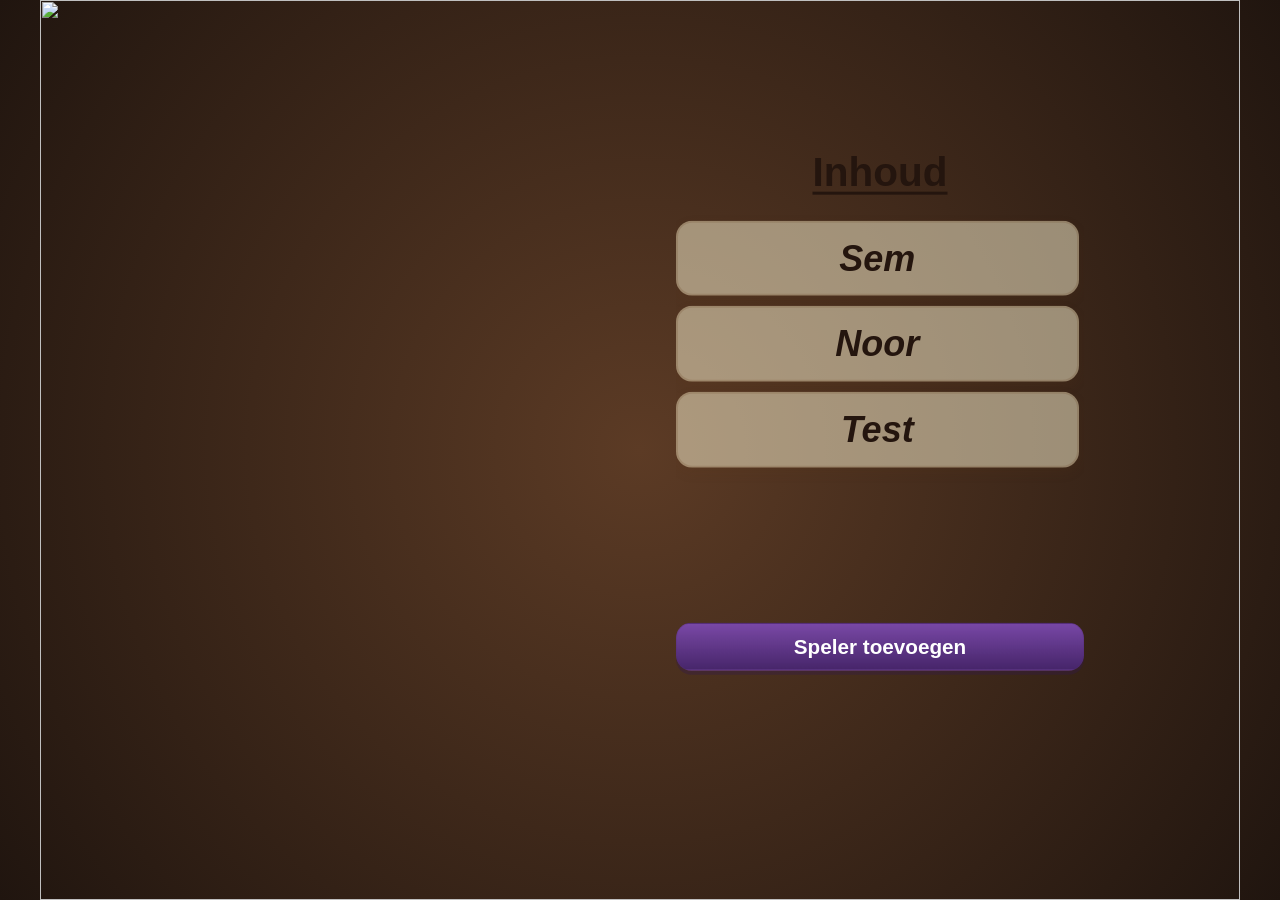
==== src/index.html @ 1ffac6af "Add files via upload" ====
<!doctype html>
<html lang="nl">
<head>
  <meta charset="utf-8">
  <meta name="viewport" content="width=device-width, initial-scale=1, viewport-fit=cover">
  <title>Lettermaatje</title>
  <link rel="stylesheet" href="./styles.css">
</head>
<body>
  <main id="app" class="app" data-state="home">
    <div class="game-viewport">
      <div class="book-stage">
        <img class="book-bg" src="../assets/boekstill.jpg?v=20260608-1" alt="" draggable="false" oncontextmenu="return false">

        <section id="homeScreen" class="screen home-screen">
          <div id="indexListView" class="student-index-panel index-view">
            <h1 class="index-title">Inhoud</h1>
            <div id="studentIndex" class="student-index"></div>
            <button id="addPlayerButton" class="index-action-button">Speler toevoegen</button>
          </div>

          <button id="closePlayerPanelButton" class="close-player-button hidden" aria-label="Terug naar index">&times;</button>
          <div id="playerPanel" class="player-panel index-view hidden"></div>
          <div id="homeMagicLayer" class="home-magic-layer" aria-hidden="true"></div>
        </section>

        <section id="readingScreen" class="screen reading-screen hidden">
          <button id="readingCloseButton" class="reading-close-button reading-close-hidden" aria-label="Terug naar index">&times;</button>

          <div id="pageContentLayer" class="word-page page-content-layer">
            <div class="image-area">
              <img id="wordImage" class="word-image hidden" alt="" draggable="false" oncontextmenu="return false">
            </div>
            <div class="word-area">
              <div id="wordText" class="word-text"></div>
            </div>
            <div id="magicLayer" class="magic-layer" aria-hidden="true"></div>
          </div>

          <button id="wordReadButton" class="read-button" aria-label="Woord gelezen"></button>
        </section>

        <div id="pageTurnLayer" class="page-turn-layer hidden" aria-hidden="true">
          <video
            id="pageTurnVideo"
            src="../assets/boekanimatie.mp4"
            muted
            playsinline
            preload="auto"
            controlslist="nodownload nofullscreen noremoteplayback"
            disablepictureinpicture
            disableremoteplayback
            draggable="false"
            x-webkit-airplay="deny"
            oncontextmenu="return false"
          ></video>
        </div>

        <button id="bottleHomeHotspot" class="bottle-home-hotspot hidden" aria-label="Terug naar namen"></button>
      </div>
    </div>
  </main>

  <script src="./data/students.js?v=20260608-2"></script>
  <script src="./data/words.js?v=20260608-2"></script>
  <script src="./app.js?v=20260608-2"></script>
</body>
</html>
---- src/styles.css ----
:root {
  --purple: #6d35ad;
  --purple-dark: #40206f;
  --paper-ink: #24150e;
  --scene-shift-y: -1.4815%;
}

* { box-sizing: border-box; }

html,
body {
  width: 100%;
  height: 100%;
  margin: 0;
}

body {
  overflow: hidden;
  background: #20150f;
  font-family: Futura, "Futura PT", "Trebuchet MS", Arial, sans-serif;
}

button {
  font: inherit;
  cursor: pointer;
}

button:disabled { cursor: default; }

img,
video {
  -webkit-user-drag: none;
  user-select: none;
  -webkit-user-select: none;
  -webkit-touch-callout: none;
}

img,
video,
.page-turn-layer {
  pointer-events: none;
}

.app,
.game-viewport {
  position: fixed;
  inset: 0;
}

.game-viewport {
  display: flex;
  align-items: center;
  justify-content: center;
  padding: env(safe-area-inset-top) env(safe-area-inset-right) env(safe-area-inset-bottom) env(safe-area-inset-left);
  background: radial-gradient(circle, #5c3b25, #20150f);
}

.book-stage {
  position: relative;
  width: min(100vw, calc(100vh * 4 / 3));
  max-width: 100%;
  max-height: 100%;
  aspect-ratio: 4 / 3;
  overflow: hidden;
}

.book-bg {
  position: absolute;
  inset: 0;
  z-index: 0;
  width: 100%;
  height: 100%;
  display: block;
  object-fit: contain;
}

.screen {
  position: absolute;
  inset: 0;
  z-index: 1;
  transform: translateY(var(--scene-shift-y));
}

.reading-screen {
  z-index: 2;
}

.hidden { display: none !important; }

.student-index-panel {
  position: absolute;
  top: 18%;
  left: 53%;
  width: 34%;
  height: 58%;
  display: flex;
  flex-direction: column;
  justify-content: center;
  min-height: 0;
}

.index-title {
  margin: 0 0 min(1.5vw, 2vh);
  color: var(--paper-ink);
  font-size: min(3.4vw, 4.5vh);
  font-weight: 800;
  text-align: center;
  text-decoration: underline;
  text-decoration-thickness: .07em;
  text-underline-offset: .16em;
}

.student-index {
  display: grid;
  align-content: start;
  gap: min(.8vw, 1.1vh);
  flex: 1 1 auto;
  min-height: 0;
  overflow-y: auto;
  overflow-x: hidden;
  scrollbar-width: thin;
  scrollbar-color: rgba(112, 69, 35, .58) rgba(150, 104, 51, .08);
  padding: min(.55vw, .75vh) min(.45vw, .6vh) min(.7vw, .95vh) 0;
  scroll-padding-block: min(.55vw, .75vh);
}

.student-index::-webkit-scrollbar {
  width: min(.55vw, .72vh);
  height: 0;
}

.student-index::-webkit-scrollbar-track {
  border-radius: 999px;
  background: rgba(150, 104, 51, .08);
}

.student-index::-webkit-scrollbar-thumb {
  border-radius: 999px;
  background: linear-gradient(rgba(154, 105, 59, .52), rgba(91, 54, 28, .68));
  box-shadow: inset 0 0 0 1px rgba(255, 244, 210, .24);
}

.student-button {
  border: 2px solid rgba(103, 64, 30, .18);
  border-radius: min(1.4vw, 1.8vh);
  padding: min(1.25vw, 1.65vh) min(1.6vw, 2.1vh);
  color: var(--paper-ink);
  background: rgba(255, 248, 214, .5);
  box-shadow: 0 5px 12px rgba(92, 52, 21, .13);
  font-size: min(3vw, 4vh);
  font-weight: 700;
  font-style: italic;
  transition: transform .2s ease, background .2s ease;
}

.student-button:hover:not(:disabled),
.student-button:focus-visible {
  transform: scale(1.025);
  background: rgba(255, 250, 225, .78);
}

.index-action-button,
.player-action-button {
  border: 1px solid rgba(83, 43, 116, .28);
  border-radius: min(1.3vw, 1.7vh);
  padding: min(.9vw, 1.2vh) min(1.5vw, 2vh);
  color: white;
  background: linear-gradient(rgba(126, 75, 181, .9), rgba(71, 37, 111, .94));
  box-shadow: 0 4px 0 rgba(49, 24, 76, .35);
  font-size: min(1.7vw, 2.3vh);
  font-weight: 700;
}

.index-action-button {
  margin-top: min(1.2vw, 1.6vh);
}

.index-view {
  opacity: 1;
  transform: scale(1);
}

.index-view.ui-dissolve {
  animation: uiDissolve .55s ease-in both;
}

.index-view.ui-fade-in {
  animation: uiFadeIn .55s ease-out both;
}

.home-magic-layer {
  position: absolute;
  inset: 0;
  z-index: 8;
  overflow: hidden;
  pointer-events: none;
}

.close-player-button {
  position: absolute;
  z-index: 10;
  top: 10.5%;
  left: 15%;
  width: min(3.5vw, 4.7vh);
  height: min(3.5vw, 4.7vh);
  border: 1px solid rgba(100, 68, 38, .22);
  border-radius: min(.8vw, 1vh);
  padding: 0;
  color: rgba(73, 47, 27, .75);
  background: rgba(255, 248, 218, .55);
  font-size: min(2.2vw, 3vh);
  line-height: 1;
  box-shadow: 0 3px 8px rgba(76, 45, 20, .12);
}

.reading-close-button {
  position: absolute;
  z-index: 12;
  top: 10.5%;
  left: 15%;
  width: min(3.5vw, 4.7vh);
  height: min(3.5vw, 4.7vh);
  border: 1px solid rgba(100, 68, 38, .13);
  border-radius: min(.8vw, 1vh);
  padding: 0;
  color: rgba(73, 47, 27, .48);
  background: rgba(255, 248, 218, .34);
  box-shadow: 0 3px 8px rgba(76, 45, 20, .07);
  font-size: min(2.2vw, 3vh);
  line-height: 1;
  opacity: 1;
  transform: scale(1);
  transition: opacity .25s ease, transform .25s ease;
}

.reading-close-hidden {
  opacity: 0;
  transform: scale(.92);
  pointer-events: none;
}

.player-panel {
  position: absolute;
  top: 50%;
  left: 54%;
  width: 32%;
  max-height: 68%;
  display: flex;
  flex-direction: column;
  align-items: stretch;
  justify-content: center;
  gap: min(1vw, 1.3vh);
  color: var(--paper-ink);
  overflow: hidden;
  transform: translateY(-50%);
}

.player-panel.ui-dissolve {
  animation: centeredUiDissolve .55s ease-in both;
}

.player-panel.ui-fade-in {
  animation: centeredUiFadeIn .55s ease-out both;
}

.player-title {
  margin: 0 0 min(.5vw, .7vh);
  font-size: min(3vw, 4vh);
  text-align: center;
}

.player-name-input {
  width: 100%;
  border: 2px solid rgba(107, 69, 30, .22);
  border-radius: min(1vw, 1.3vh);
  padding: min(.8vw, 1.1vh) min(1vw, 1.4vh);
  color: var(--paper-ink);
  background: rgba(255, 250, 226, .72);
  font: inherit;
  font-size: min(1.8vw, 2.4vh);
  outline-color: rgba(109, 53, 173, .4);
}

.letter-grid {
  display: grid;
  grid-template-columns: repeat(7, 1fr);
  gap: min(.38vw, .5vh);
  overflow: hidden;
}

.letter-choice {
  position: relative;
  display: flex;
  align-items: center;
  justify-content: center;
  aspect-ratio: 1;
  border: 1px solid rgba(104, 68, 32, .2);
  border-radius: min(.6vw, .8vh);
  color: var(--paper-ink);
  background: rgba(255, 249, 220, .5);
  font-size: min(1.4vw, 1.85vh);
  font-weight: 800;
  cursor: pointer;
  user-select: none;
}

.letter-choice:has(input:checked) {
  color: white;
  background: rgba(109, 53, 173, .8);
  box-shadow: 0 0 min(.8vw, 1vh) rgba(255, 219, 100, .55);
}

.letter-choice input {
  position: absolute;
  opacity: 0;
  pointer-events: none;
}

.player-message {
  min-height: 1.2em;
  margin: 0;
  color: #754a21;
  font-size: min(1.3vw, 1.75vh);
  text-align: center;
}

.player-delete-button {
  border-color: rgba(111, 66, 37, .2);
  color: rgba(77, 43, 25, .78);
  background: rgba(255, 244, 216, .45);
  box-shadow: 0 2px 0 rgba(76, 45, 20, .16);
}

.word-page {
  position: absolute;
  top: 16%;
  left: 51%;
  width: 38%;
  height: 62%;
  display: grid;
  grid-template-rows: 58% 42%;
  align-items: center;
  justify-items: center;
}

.page-content-layer {
  z-index: 3;
}

.word-text.content-magic-dissolve {
  animation: contentMagicDissolve .45s ease-in both;
}

.word-image.content-magic-dissolve {
  animation: imageContentMagicDissolve .45s ease-in both;
}

.magic-layer {
  position: absolute;
  inset: 0;
  z-index: 7;
  overflow: visible;
  pointer-events: none;
}

.sparkle {
  position: absolute;
  width: var(--sparkle-size);
  height: var(--sparkle-size);
  border-radius: 50%;
  background: var(--sparkle-color);
  box-shadow:
    0 0 calc(var(--sparkle-size) * 1.6) var(--sparkle-color),
    0 0 calc(var(--sparkle-size) * 3) rgba(255, 221, 125, .72);
  opacity: 0;
  pointer-events: none;
  animation: sparkleDrift var(--sparkle-duration) ease-out forwards;
}

.sparkle.star {
  border-radius: 0;
  clip-path: polygon(50% 0, 61% 38%, 100% 50%, 61% 62%, 50% 100%, 39% 62%, 0 50%, 39% 38%);
}

.soft-glow {
  filter: drop-shadow(0 0 min(2.5vw, 3.3vh) rgba(255, 215, 110, .88)) drop-shadow(0 0 min(1.5vw, 2vh) rgba(255, 186, 220, .55));
}

.image-area {
  position: relative;
  align-self: end;
  width: 82%;
  height: 92%;
  display: flex;
  align-items: center;
  justify-content: center;
}

.word-text {
  position: relative;
  z-index: 1;
  color: var(--paper-ink);
  font-size: min(9vw, 12vh);
  font-weight: 800;
  letter-spacing: .035em;
  line-height: 1;
  text-align: center;
}

.word-area {
  position: relative;
  align-self: start;
  width: 100%;
  min-height: 62%;
  padding-top: 4%;
  display: flex;
  align-items: flex-start;
  justify-content: center;
}

.word-visible { opacity: 1; }

.word-fade-in {
  animation: wordMagicIn .8s ease-out both;
}

.word-magic-out {
  animation: wordMagicOut .8s ease-in both;
}

.word-image {
  position: relative;
  z-index: 3;
  width: 80%;
  height: 88%;
  opacity: .6;
  object-fit: contain;
  filter: drop-shadow(0 0 min(1.8vw, 2.4vh) rgba(255, 214, 91, .55)) drop-shadow(0 8px 12px rgba(77, 37, 9, .2));
}

.image-magic-in {
  animation: imageMagicIn .9s cubic-bezier(.2, .75, .25, 1) both;
}

.image-magic-out {
  animation: imageMagicOut .8s ease-in both;
}

.read-button {
  position: absolute;
  z-index: 5;
  left: 50%;
  bottom: .35%;
  width: 30%;
  aspect-ratio: 1980 / 310;
  border: 0;
  padding: 0;
  overflow: visible;
  background: transparent url("../assets/verderknop.png?v=20260608-2") center / contain no-repeat;
  filter:
    drop-shadow(0 0 .8px rgba(255, 208, 67, .9))
    drop-shadow(0 0 2px rgba(255, 181, 30, .38))
    drop-shadow(0 5px 4px rgba(55, 27, 12, .28));
  opacity: .84;
  transform: translateX(-50%) scale(1);
  transition: opacity .25s ease, transform .25s ease, filter .25s ease;
}

.button-sparkle {
  position: absolute;
  z-index: 1;
  width: var(--button-sparkle-size);
  height: var(--button-sparkle-size);
  background: rgba(255, 239, 161, .96);
  clip-path: polygon(50% 0, 61% 37%, 100% 50%, 61% 63%, 50% 100%, 39% 63%, 0 50%, 39% 37%);
  filter:
    drop-shadow(0 0 3px rgba(255, 247, 198, .9))
    drop-shadow(0 0 6px rgba(255, 206, 65, .7));
  opacity: 0;
  pointer-events: none;
  animation: buttonSparkleFade var(--button-sparkle-duration) ease-out var(--button-sparkle-delay) forwards;
}

.read-button:hover:not(:disabled),
.read-button:focus-visible:not(:disabled) {
  opacity: 1;
  filter:
    drop-shadow(0 0 1px rgba(255, 218, 88, 1))
    drop-shadow(0 0 3px rgba(255, 188, 36, .52))
    drop-shadow(0 6px 5px rgba(55, 27, 12, .34));
  transform: translateX(-50%) scale(1.025);
}

.read-button-hidden {
  opacity: 0;
  transform: translateX(-50%) scale(.96);
  pointer-events: none;
}

.read-button-appear {
  animation: readButtonAppear .7s ease-out both;
}

.interaction-locked { pointer-events: none; }

.bottle-home-hotspot {
  position: absolute;
  z-index: 30;
  top: calc(25% + var(--scene-shift-y));
  right: 1.5%;
  width: 10.5%;
  height: 28%;
  border: 0;
  padding: 0;
  background: transparent;
  opacity: 0;
  pointer-events: auto;
  touch-action: manipulation;
}

.page-turn-layer {
  position: absolute;
  inset: 0;
  z-index: 1;
  overflow: hidden;
  background: transparent;
  pointer-events: all;
}

.page-turn-layer video {
  width: 100%;
  height: 100%;
  display: block;
  object-fit: contain;
  transform: translateY(var(--scene-shift-y));
  pointer-events: none;
  user-select: none;
  -webkit-user-select: none;
  -webkit-touch-callout: none;
}

@keyframes imageMagicIn {
  from { opacity: 0; transform: translateY(8px) scale(.88); }
  70% { opacity: .6; transform: translateY(-2px) scale(1.02); }
  to { opacity: .6; transform: translateY(0) scale(1); }
}

@keyframes imageMagicOut {
  from { opacity: .6; transform: scale(1); }
  to { opacity: 0; transform: translateY(-2%) scale(.94); }
}

@keyframes wordMagicIn {
  from { opacity: 0; transform: scale(.96); text-shadow: 0 0 16px rgba(255, 213, 98, .7); }
  to { opacity: 1; transform: scale(1); text-shadow: none; }
}

@keyframes wordMagicOut {
  from { opacity: 1; transform: scale(1); }
  to { opacity: 0; transform: scale(.96); text-shadow: 0 0 14px rgba(255, 207, 75, .65); }
}

@keyframes sparkleDrift {
  0% { opacity: 0; transform: translate(0, 4px) scale(.45) rotate(0deg); }
  22% { opacity: 1; }
  65% { opacity: .92; }
  100% { opacity: 0; transform: translate(var(--sparkle-x), var(--sparkle-y)) scale(1.18) rotate(80deg); }
}

@keyframes buttonSparkleFade {
  0% { opacity: 0; transform: translate(0, 0) scale(.4) rotate(0deg); }
  20% { opacity: .92; transform: translate(0, 0) scale(1) rotate(12deg); }
  58% { opacity: .72; }
  100% { opacity: 0; transform: translate(var(--button-sparkle-x), var(--button-sparkle-y)) scale(.9) rotate(55deg); }
}

@keyframes readButtonAppear {
  0% { transform: translateX(-50%) scale(.97); }
  58% { transform: translateX(-50%) scale(1.025); }
  100% { transform: translateX(-50%) scale(1); }
}

@keyframes contentMagicDissolve {
  from { opacity: 1; transform: scale(1); filter: blur(0); }
  to { opacity: 0; transform: scale(.96); filter: blur(2px); visibility: hidden; }
}

@keyframes imageContentMagicDissolve {
  from { opacity: .6; transform: scale(1); filter: blur(0); }
  to { opacity: 0; transform: scale(.96); filter: blur(2px); visibility: hidden; }
}

@keyframes uiDissolve {
  from { opacity: 1; transform: scale(1); filter: blur(0); }
  to { opacity: 0; transform: scale(.98); filter: blur(1px); }
}

@keyframes uiFadeIn {
  from { opacity: 0; transform: scale(.985); }
  to { opacity: 1; transform: scale(1); }
}

@keyframes centeredUiDissolve {
  from { opacity: 1; transform: translateY(-50%) scale(1); filter: blur(0); }
  to { opacity: 0; transform: translateY(-50%) scale(.98); filter: blur(1px); }
}

@keyframes centeredUiFadeIn {
  from { opacity: 0; transform: translateY(-50%) scale(.985); }
  to { opacity: 1; transform: translateY(-50%) scale(1); }
}

@media (max-width: 600px), (max-height: 500px) {
  .student-button,
  .read-button { border-width: 1px; }
}
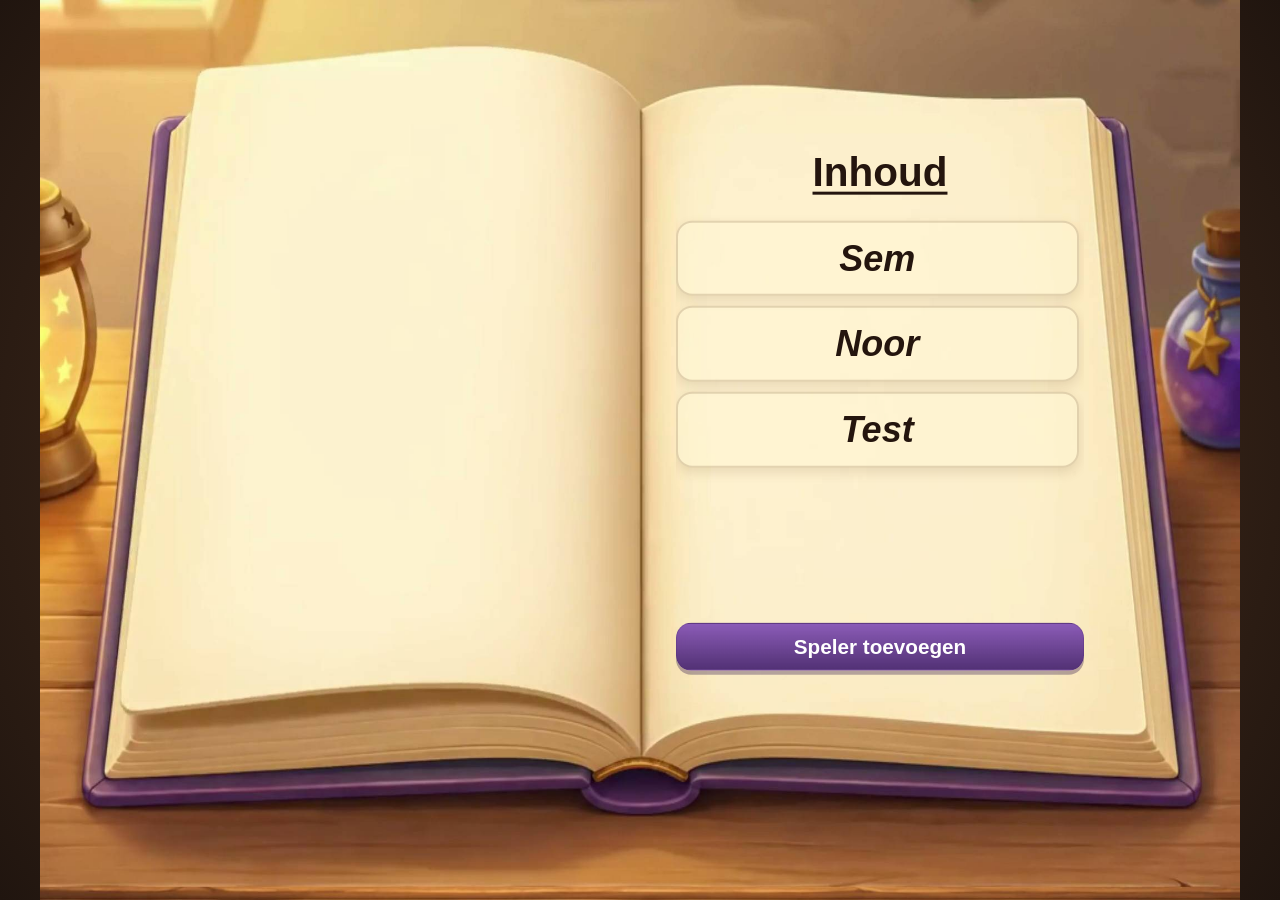
==== commit 82690050: "Add files via upload" ====
--- a/src/index.html
+++ b/src/index.html
@@ -4,7 +4,7 @@
   <meta charset="utf-8">
   <meta name="viewport" content="width=device-width, initial-scale=1, viewport-fit=cover">
   <title>Lettermaatje</title>
-  <link rel="stylesheet" href="./styles.css">
+  <link rel="stylesheet" href="./styles.css?v=20260608-5">
 </head>
 <body>
   <main id="app" class="app" data-state="home">
@@ -63,6 +63,6 @@
 
   <script src="./data/students.js?v=20260608-2"></script>
   <script src="./data/words.js?v=20260608-2"></script>
-  <script src="./app.js?v=20260608-2"></script>
+  <script src="./app.js?v=20260608-4"></script>
 </body>
 </html>
